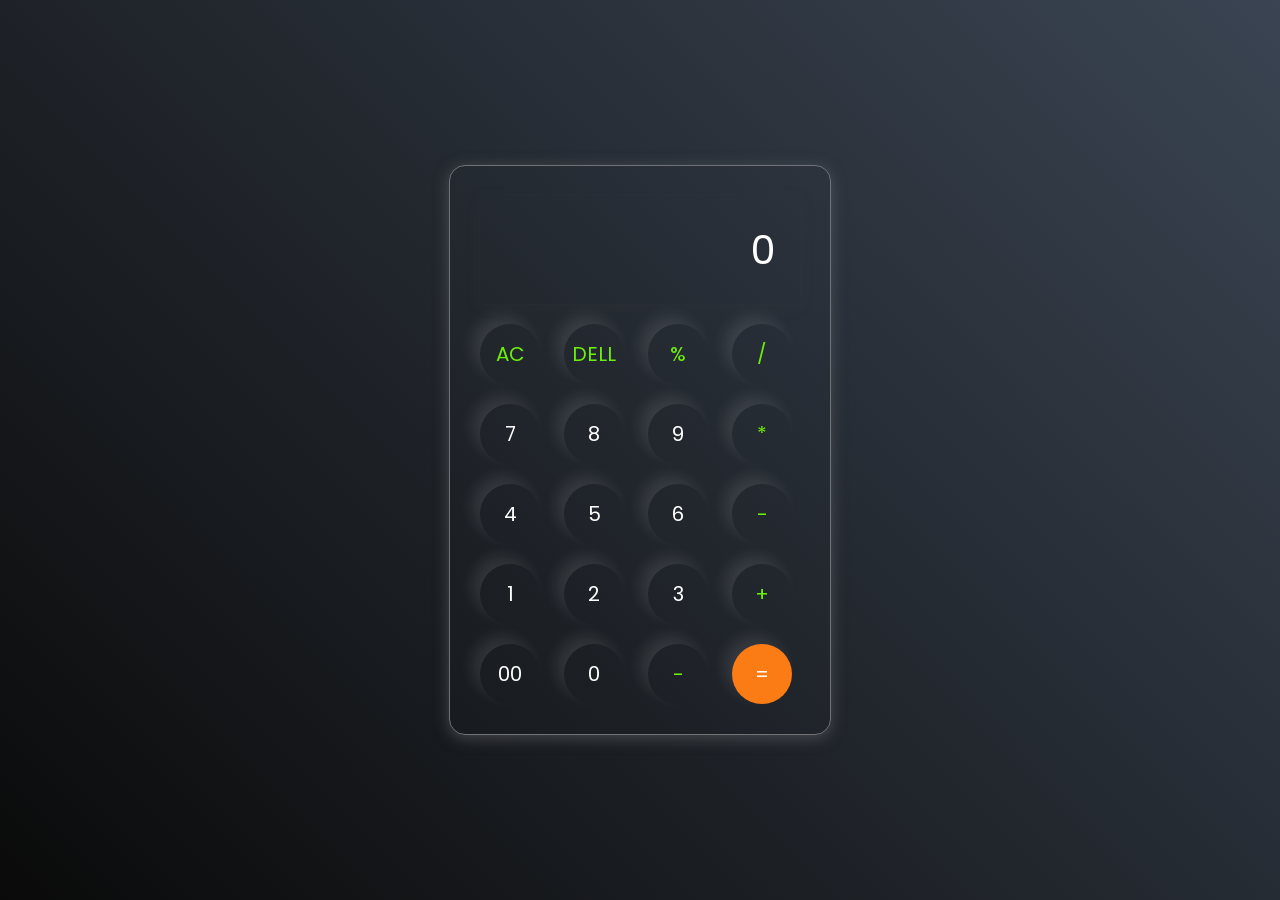
==== index.html @ 812540f1 "Add files via upload" ====
<!DOCTYPE html>
<html lang="en">
<head>
    <meta charset="UTF-8">
    <meta name="viewport" content="width=device-width, initial-scale=1.0">
    <title>Calculator</title>
    <link rel="stylesheet" href="style.css">
</head>
<body>
    <div class="calculator">
        <input type="text" name="" placeholder="0" id="input">

    <div class="btn">
        <button class="ooperator">AC</button>
        <button class="ooperator">DELL</button>
        <button class="ooperator">%</button>
        <button class="ooperator">/</button>
    </div>

    <div>
        <button>7</button>
        <button>8</button>
        <button>9</button>
        <button class="ooperator">*</button>
    </div>
    <div>
        <button>4</button>
        <button>5</button>
        <button>6</button>
        <button class="ooperator">-</button>
    </div>

    <div>
        <button>1</button>
        <button>2</button>
        <button>3</button>
        <button class="ooperator">+</button>
    </div>

    <div class="bt">
        <button>00</button>
        <button>0</button>
        <button class="ooperator">-</button>
        <button class="equalbtn">=</button>
    </div>
</div>


    <script src="app.js"></script>
</body>
</html>
---- style.css ----
@import url('https://fonts.googleapis.com/css2?family=Poppins:ital,wght@0,100;0,200;0,300;0,400;0,500;0,600;0,700;0,800;0,900;1,100;1,200;1,300;1,400;1,500;1,600;1,700;1,800;1,900&display=swap');

*{
    margin: 0;
    padding: 0;
    box-sizing: border-box;
    font-family: "Poppins", sans-serif;
}
body{
    width: 100%;
    height: 100vh;
    display: flex;
    justify-content: center;
    align-items: center;
    background: linear-gradient(45deg, #0a0a0a, #3a4452);
}
.calculator {
    border: 1px solid #717377;
    padding: 20px;
    border-radius: 16px;
    background: transparent;
    box-shadow: 0px 3px 15px rgba(113, 115, 119, 0.5);
}
input {
    width: 320px;
    border: none;
    padding: 24px;
    margin: 10px;
    background: transparent;
    box-shadow: 0px 3px 15px rgba(84, 84, 84, 0.1);
    font-size: 40px;
    text-align: right;
    cursor: pointer;
    color: #ffffff;
}
input::placeholder{
    color: #ffffff;
   
}
button{
    border: none;
    width: 60px;
    height: 60px;
    margin: 10px;
    border-radius: 50%; 
    background: transparent;
    color: #ffffff;
    font-size: 20px;
    box-shadow: -8px -8px 15px rgba(255, 255, 255, 0.1); 
    cursor: pointer;
} 
.equalbtn{
    background-color: #fb7c14;
}
.ooperator{
    color: #6dee0a;
}
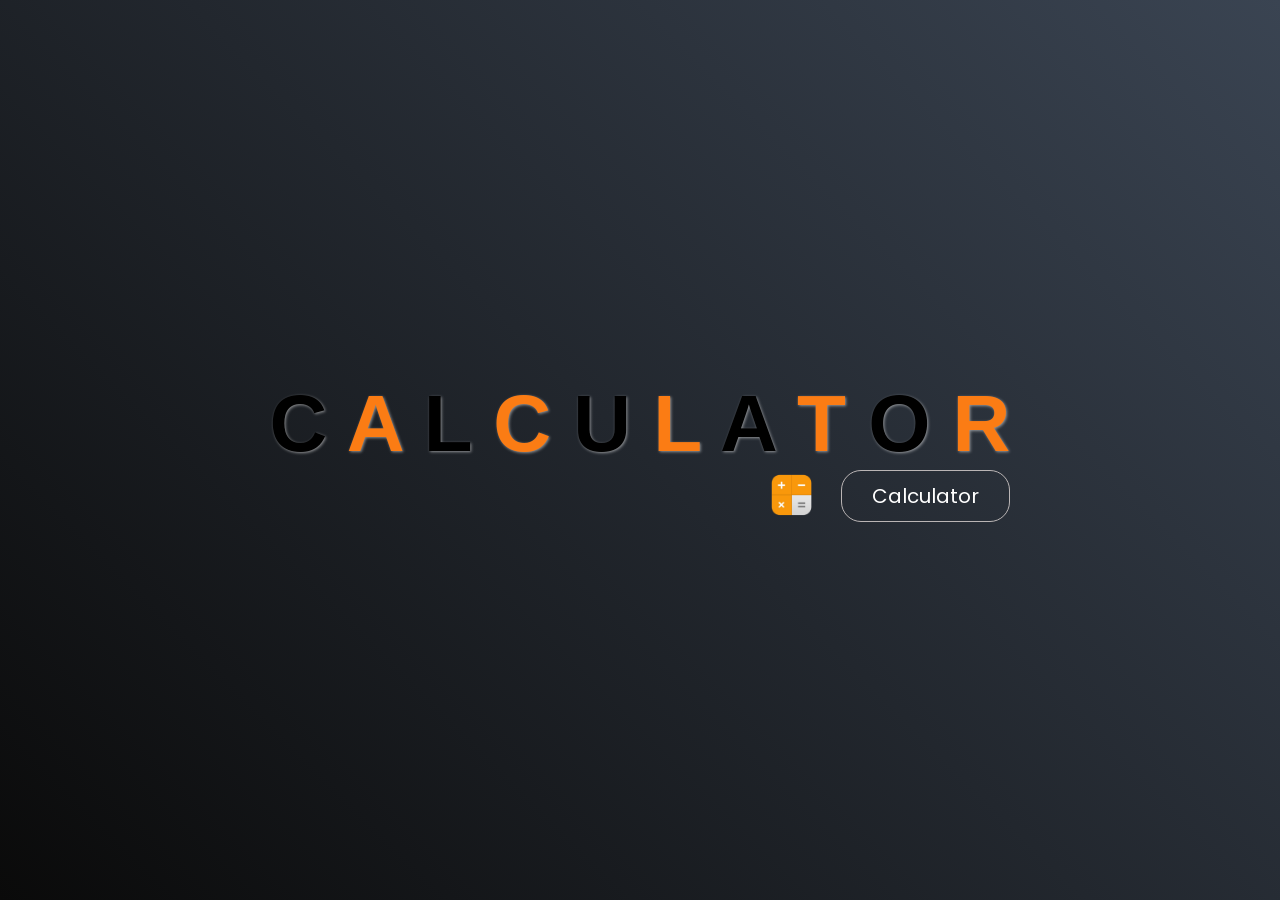
==== commit d2d82c14: "uploadCalculator" ====
--- a/index.html
+++ b/index.html
@@ -1,51 +1,25 @@
-<!DOCTYPE html>
-<html lang="en">
-<head>
-    <meta charset="UTF-8">
-    <meta name="viewport" content="width=device-width, initial-scale=1.0">
-    <title>Calculator</title>
-    <link rel="stylesheet" href="style.css">
-</head>
-<body>
-    <div class="calculator">
-        <input type="text" name="" placeholder="0" id="input">
-
-    <div class="btn">
-        <button class="ooperator">AC</button>
-        <button class="ooperator">DELL</button>
-        <button class="ooperator">%</button>
-        <button class="ooperator">/</button>
-    </div>
-
-    <div>
-        <button>7</button>
-        <button>8</button>
-        <button>9</button>
-        <button class="ooperator">*</button>
-    </div>
-    <div>
-        <button>4</button>
-        <button>5</button>
-        <button>6</button>
-        <button class="ooperator">-</button>
-    </div>
-
-    <div>
-        <button>1</button>
-        <button>2</button>
-        <button>3</button>
-        <button class="ooperator">+</button>
-    </div>
-
-    <div class="bt">
-        <button>00</button>
-        <button>0</button>
-        <button class="ooperator">-</button>
-        <button class="equalbtn">=</button>
-    </div>
-</div>
-
-
-    <script src="app.js"></script>
-</body>
+<!DOCTYPE html>
+<html lang="en">
+<head>
+    <meta charset="UTF-8">
+    <meta name="viewport" content="width=device-width, initial-scale=1.0">
+    <title>Calculator</title>
+    <link rel="stylesheet" href="style.css">
+</head>
+<body>
+    <div class="calname">
+        <div>
+            <h1>C <span>A</span> L <span>C</span> U <span>L</span> A <span>T</span> O <span>R</span> </h1>
+         <div class="img-btn">
+            <img src="img.png" alt="">
+            <a href="calculate.html" class="calu-btn">Calculator</a>
+         </div>
+        </div>
+      
+    </div>
+   
+
+
+    <script src="app.js"></script>
+</body>
 </html>
--- a/style.css
+++ b/style.css
@@ -1,57 +1,124 @@
-@import url('https://fonts.googleapis.com/css2?family=Poppins:ital,wght@0,100;0,200;0,300;0,400;0,500;0,600;0,700;0,800;0,900;1,100;1,200;1,300;1,400;1,500;1,600;1,700;1,800;1,900&display=swap');
-
-*{
-    margin: 0;
-    padding: 0;
-    box-sizing: border-box;
-    font-family: "Poppins", sans-serif;
-}
-body{
-    width: 100%;
-    height: 100vh;
-    display: flex;
-    justify-content: center;
-    align-items: center;
-    background: linear-gradient(45deg, #0a0a0a, #3a4452);
-}
-.calculator {
-    border: 1px solid #717377;
-    padding: 20px;
-    border-radius: 16px;
-    background: transparent;
-    box-shadow: 0px 3px 15px rgba(113, 115, 119, 0.5);
-}
-input {
-    width: 320px;
-    border: none;
-    padding: 24px;
-    margin: 10px;
-    background: transparent;
-    box-shadow: 0px 3px 15px rgba(84, 84, 84, 0.1);
-    font-size: 40px;
-    text-align: right;
-    cursor: pointer;
-    color: #ffffff;
-}
-input::placeholder{
-    color: #ffffff;
-   
-}
-button{
-    border: none;
-    width: 60px;
-    height: 60px;
-    margin: 10px;
-    border-radius: 50%; 
-    background: transparent;
-    color: #ffffff;
-    font-size: 20px;
-    box-shadow: -8px -8px 15px rgba(255, 255, 255, 0.1); 
-    cursor: pointer;
-} 
-.equalbtn{
-    background-color: #fb7c14;
-}
-.ooperator{
-    color: #6dee0a;
+@import url('https://fonts.googleapis.com/css2?family=Poppins:ital,wght@0,100;0,200;0,300;0,400;0,500;0,600;0,700;0,800;0,900;1,100;1,200;1,300;1,400;1,500;1,600;1,700;1,800;1,900&display=swap');
+
+*{
+    margin: 0;
+    padding: 0;
+    box-sizing: border-box;
+    font-family: "Poppins", sans-serif;
+}
+body{
+    width: 100%;
+    height: 100vh;
+    background: linear-gradient(45deg, #0a0a0a, #3a4452);
+
+}
+.container{
+    width: 100%;
+    height: 100vh;
+    padding-top: 30px;
+    display: flex;
+    justify-content: center;
+    align-items: start;
+    flex-direction: row;
+    /* gap: 40px; */
+    color: #ffffff;
+    background: linear-gradient(45deg, #0a0a0a, #3a4452);
+}
+.calculator {
+    border: 1px solid #717377;
+    /* padding: 10px; */
+    border-radius: 16px;
+    background: transparent;
+    box-shadow: 0px 3px 15px rgba(113, 115, 119, 0.5);
+}
+.calname{
+    padding: 20px;
+    background: transparent;
+    display: flex;
+     align-items: center;
+     justify-content: center;
+     height: 100vh;
+}
+.calname  img{
+    height: 50px;
+}
+.calu-btn{
+    padding: 10px 30px;
+    border-radius: 20px;
+    color: #ffffff;
+    border: 1px solid #bab5b5;
+    font-size: 20px;
+  cursor: pointer;
+  text-decoration: none;
+
+}
+.calu-btn:hover{
+    box-shadow: 0px 3px 15px rgba(113, 115, 119, 0.5);
+
+}
+.img-btn{
+    display: flex;
+    justify-content: end;
+    gap: 20px;
+}
+.calname h1{
+    font-size: 80px;
+    text-shadow: 1px 1px 3px rgba(255, 255, 255, 0.5);
+}
+.calname span{
+    color: #fb7c14;
+}
+input {
+    width: 320px;
+    border: none;
+    padding: 24px;
+    margin: 10px;
+    background: transparent;
+    box-shadow: 0px 3px 15px rgba(84, 84, 84, 0.1);
+    font-size: 40px;
+    text-align: right;
+    cursor: pointer;
+    color: #ffffff;
+}
+input::placeholder{
+    color: #ffffff;
+   
+}
+button{
+    border: none;
+    width: 60px;
+    height: 60px;
+    margin: 10px;
+    border-radius: 50%; 
+    background: transparent;
+    color: #ffffff;
+    font-size: 20px;
+    box-shadow: -8px -8px 15px rgba(255, 255, 255, 0.1); 
+    cursor: pointer;
+} 
+.equalbtn{
+    background-color: #fb7c14;
+}
+.ooperator{
+    color: #6dee0a;
+}
+
+@media (max-width: 786px){
+    input{
+        padding: 15px;
+    }
+   .container{
+    padding-top: 90px;
+   }
+    .calname h1{
+        font-size: 35px;
+  }
+    
+  .calu-btn{
+    padding: 10px 25px;
+    border-radius: 20px;
+
+    font-size: 17px;
+
+}
 }
